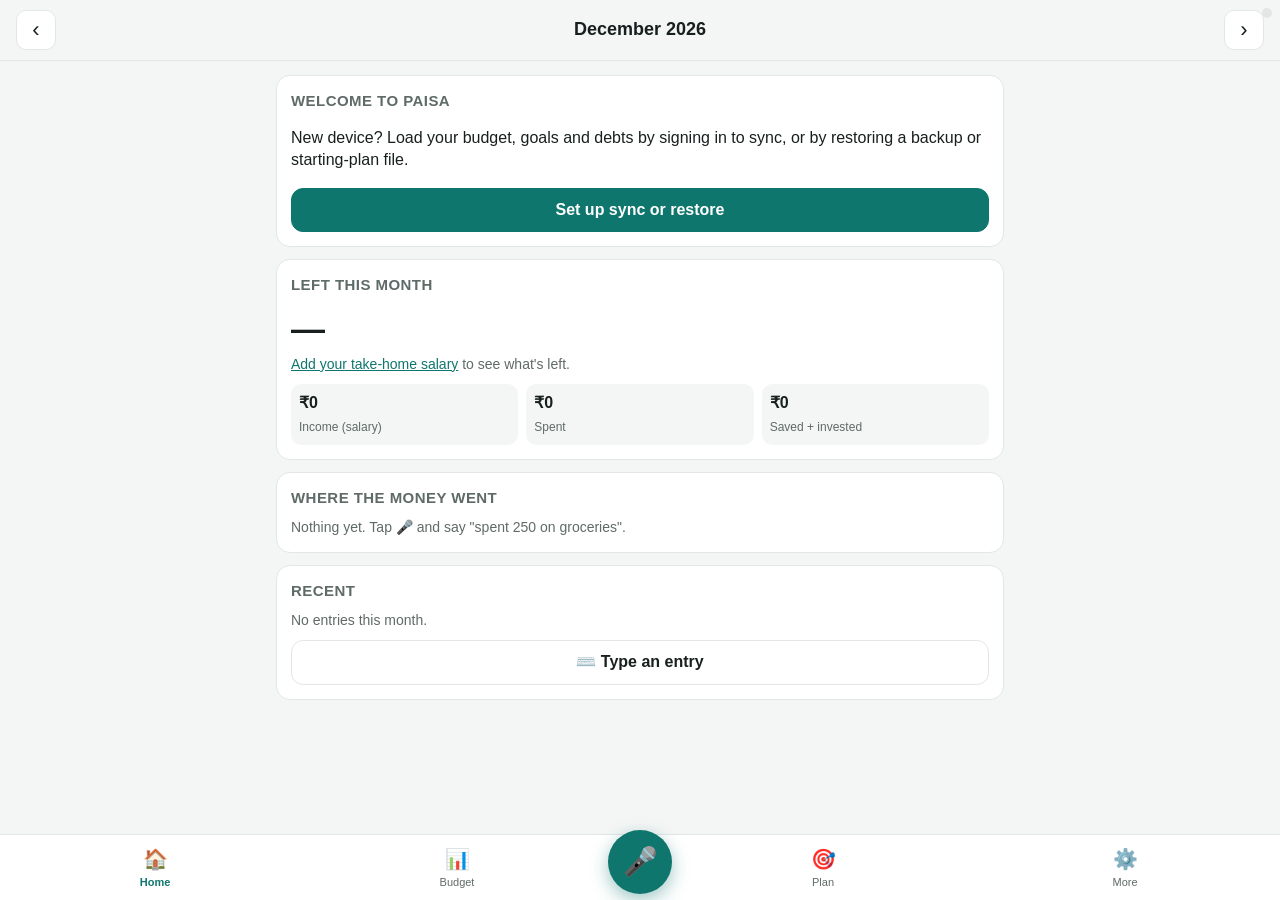
==== docs/index.html @ 2253c0c6 "Paisa: personal finance PWA with voice entry, budgets, goals, debts and investments" ====
<!doctype html>
<html lang="en-IN">
<head>
  <meta charset="utf-8">
  <meta name="viewport" content="width=device-width, initial-scale=1, viewport-fit=cover">
  <title>Paisa</title>
  <meta name="description" content="Personal budget, goals, debts and investments with voice entry">
  <meta name="theme-color" content="#0f766e">
  <meta name="apple-mobile-web-app-capable" content="yes">
  <meta name="mobile-web-app-capable" content="yes">
  <meta name="apple-mobile-web-app-title" content="Paisa">
  <meta name="apple-mobile-web-app-status-bar-style" content="default">
  <link rel="manifest" href="manifest.webmanifest">
  <link rel="icon" href="icon-192.png">
  <link rel="apple-touch-icon" href="apple-touch-icon.png">
  <link rel="stylesheet" href="styles.css">
</head>
<body>
  <header class="top">
    <button class="icon-btn" id="prevMonth" aria-label="Previous month">‹</button>
    <h1 id="monthLabel">—</h1>
    <button class="icon-btn" id="nextMonth" aria-label="Next month">›</button>
    <span id="syncDot" class="sync-dot" title="Sync status"></span>
  </header>

  <main id="view"></main>

  <nav class="tabs">
    <button data-tab="home" class="active"><span>🏠</span>Home</button>
    <button data-tab="budget"><span>📊</span>Budget</button>
    <button id="micFab" class="fab" aria-label="Add entry by voice"><span>🎤</span></button>
    <button data-tab="plan"><span>🎯</span>Plan</button>
    <button data-tab="more"><span>⚙️</span>More</button>
  </nav>

  <div id="sheet" class="sheet hidden" role="dialog" aria-modal="true">
    <div class="sheet-backdrop"></div>
    <div class="sheet-body" id="sheetBody"></div>
  </div>
  <div id="toast" class="toast hidden"></div>

  <script type="module" src="app.js"></script>
</body>
</html>
---- docs/styles.css ----
:root {
  --bg: #f4f6f5; --card: #ffffff; --text: #17201e; --muted: #5f6b68; --line: #e2e7e5;
  --brand: #0f766e; --brand-soft: #ccebe7; --good: #15803d; --warn: #b45309; --bad: #b91c1c;
  --bar: #e6ecea; --radius: 14px; --on-brand: #ffffff;
  --safe-b: env(safe-area-inset-bottom, 0px); --safe-t: env(safe-area-inset-top, 0px);
}
@media (prefers-color-scheme: dark) {
  :root { --bg: #0e1413; --card: #18201f; --text: #e8eeec; --muted: #9aa8a5; --line: #26302e;
    --brand: #2dd4bf; --brand-soft: #134e4a; --good: #4ade80; --warn: #fbbf24; --bad: #f87171; --bar: #26302e; --on-brand: #04201d; }
}
* { box-sizing: border-box; }
html, body { margin: 0; background: var(--bg); color: var(--text);
  font: 16px/1.4 -apple-system, BlinkMacSystemFont, "Segoe UI", Roboto, "Noto Sans", sans-serif; -webkit-text-size-adjust: 100%; }
button, input, select, textarea { font: inherit; color: inherit; }
.hidden { display: none !important; }
a { color: var(--brand); }

.top { position: sticky; top: 0; z-index: 5; display: flex; align-items: center; gap: 8px;
  padding: calc(10px + var(--safe-t)) 16px 10px; background: var(--bg); border-bottom: 1px solid var(--line); }
.top h1 { flex: 1; text-align: center; font-size: 18px; margin: 0; }
.icon-btn { background: var(--card); border: 1px solid var(--line); border-radius: 10px; width: 40px; height: 40px; font-size: 22px; cursor: pointer; }
.sync-dot { width: 10px; height: 10px; border-radius: 50%; background: var(--line); position: absolute; right: 8px; top: calc(8px + var(--safe-t)); }
.sync-dot.ok { background: var(--good); } .sync-dot.busy { background: var(--warn); } .sync-dot.err { background: var(--bad); }

main { max-width: 640px; margin: 0 auto; padding: 14px 16px calc(110px + var(--safe-b)); }
.card { background: var(--card); border: 1px solid var(--line); border-radius: var(--radius); padding: 14px; margin-bottom: 12px; }
.card h2 { font-size: 15px; margin: 0 0 10px; color: var(--muted); font-weight: 600; text-transform: uppercase; letter-spacing: .03em; }
.big { font-size: 34px; font-weight: 700; margin: 2px 0; }
.muted { color: var(--muted); font-size: 14px; }
.row { display: flex; justify-content: space-between; align-items: center; gap: 10px; }
.row + .row { margin-top: 6px; }
.stats { display: grid; grid-template-columns: repeat(3, 1fr); gap: 8px; margin-top: 10px; }
.stat { background: var(--bg); border-radius: 10px; padding: 8px; }
.stat b { display: block; font-size: 16px; }
.stat span { font-size: 12px; color: var(--muted); }
.good { color: var(--good); } .warn { color: var(--warn); } .bad { color: var(--bad); }

.bar { position: relative; height: 10px; background: var(--bar); border-radius: 6px; overflow: hidden; margin: 6px 0 2px; }
.bar > i { position: absolute; left: 0; top: 0; bottom: 0; background: var(--brand); border-radius: 6px; }
.bar > i.warn { background: var(--warn); } .bar > i.bad { background: var(--bad); } .bar > i.good { background: var(--good); }
.bar > .mark { position: absolute; top: -2px; bottom: -2px; width: 2px; background: var(--text); opacity: .55; border-radius: 0; }
.item { padding: 10px 0; border-top: 1px solid var(--line); cursor: pointer; }
.item:first-of-type { border-top: 0; }
.list-entry { display: flex; justify-content: space-between; gap: 10px; padding: 10px 0; border-top: 1px solid var(--line); cursor: pointer; }
.list-entry:first-child { border-top: 0; }
.list-entry .amt { font-weight: 600; white-space: nowrap; }
.pill { display: inline-block; font-size: 12px; padding: 2px 8px; border-radius: 999px; background: var(--brand-soft); color: var(--text); }
.banner { background: var(--brand-soft); border-radius: var(--radius); padding: 10px 14px; margin-bottom: 12px; font-size: 14px; }

.seg { display: flex; background: var(--card); border: 1px solid var(--line); border-radius: 12px; padding: 3px; margin-bottom: 12px; overflow-x: auto; }
.seg button { flex: 1; border: 0; background: none; padding: 8px 6px; border-radius: 9px; cursor: pointer; font-size: 14px; white-space: nowrap; }
.seg button.active { background: var(--brand); color: var(--on-brand); }

.btn { display: inline-flex; align-items: center; justify-content: center; gap: 6px; border: 1px solid var(--line); background: var(--card);
  padding: 10px 14px; border-radius: 12px; cursor: pointer; font-weight: 600; min-height: 44px; }
.btn.primary { background: var(--brand); color: var(--on-brand); border-color: var(--brand); }
.btn.danger { color: var(--bad); }
.btn.block { width: 100%; }
.btns { display: flex; gap: 8px; flex-wrap: wrap; margin-top: 10px; }
.btns .btn { flex: 1; }

.tabs { position: fixed; bottom: 0; left: 0; right: 0; z-index: 6; display: flex; justify-content: space-around; align-items: flex-end;
  background: var(--card); border-top: 1px solid var(--line); padding: 6px 4px calc(6px + var(--safe-b)); }
.tabs button { flex: 1; background: none; border: 0; font-size: 11px; color: var(--muted); display: flex; flex-direction: column; align-items: center; gap: 2px; cursor: pointer; padding: 4px 0; }
.tabs button span { font-size: 20px; }
.tabs button.active { color: var(--brand); font-weight: 600; }
.tabs .fab { flex: 0 0 64px; height: 64px; border-radius: 50%; background: var(--brand); color: #fff; margin-top: -26px;
  box-shadow: 0 6px 18px rgba(15, 118, 110, .4); justify-content: center; }
.tabs .fab span { font-size: 28px; }

.sheet { position: fixed; inset: 0; z-index: 10; }
.sheet-backdrop { position: absolute; inset: 0; background: rgba(0, 0, 0, .4); }
.sheet-body { position: absolute; left: 0; right: 0; bottom: 0; max-height: 92vh; overflow-y: auto; background: var(--card);
  border-radius: 18px 18px 0 0; padding: 16px 16px calc(20px + var(--safe-b)); max-width: 640px; margin: 0 auto; }
.sheet-body h3 { margin: 0 0 12px; font-size: 18px; }
label.f { display: block; margin-bottom: 10px; font-size: 13px; color: var(--muted); }
label.f input, label.f select, label.f textarea { display: block; width: 100%; margin-top: 4px; padding: 10px 12px; border: 1px solid var(--line);
  border-radius: 10px; background: var(--bg); font-size: 16px; min-height: 44px; }
label.f.check { display: flex; gap: 10px; align-items: center; color: var(--text); font-size: 15px; }
label.f.check input { width: 22px; height: 22px; min-height: 0; margin: 0; }
.grid2 { display: grid; grid-template-columns: 1fr 1fr; gap: 10px; }
.voice-box { display: flex; gap: 8px; align-items: stretch; margin-bottom: 12px; }
.voice-box textarea { flex: 1; padding: 10px 12px; border: 1px solid var(--line); border-radius: 12px; background: var(--bg); font-size: 17px; min-height: 56px; resize: none; }
.mic-btn { width: 56px; border-radius: 12px; border: 0; background: var(--brand); color: var(--on-brand); font-size: 24px; cursor: pointer; }
.mic-btn.listening { background: var(--bad); animation: pulse 1s infinite; }
@keyframes pulse { 50% { opacity: .6; } }
.hint { font-size: 13px; color: var(--muted); margin: -4px 0 10px; }
.unsure { border-color: var(--warn) !important; }
.toast { position: fixed; left: 50%; transform: translateX(-50%); bottom: calc(96px + var(--safe-b)); background: var(--text); color: var(--bg);
  padding: 10px 16px; border-radius: 12px; z-index: 20; font-size: 14px; max-width: 90vw; }
table.plan { width: 100%; border-collapse: collapse; font-size: 14px; }
table.plan td { padding: 6px 0; border-top: 1px solid var(--line); }
table.plan td:last-child { text-align: right; font-weight: 600; white-space: nowrap; }
table.plan tr.total td { font-weight: 700; border-top: 2px solid var(--line); }
@media (min-width: 900px) { main { max-width: 760px; } }
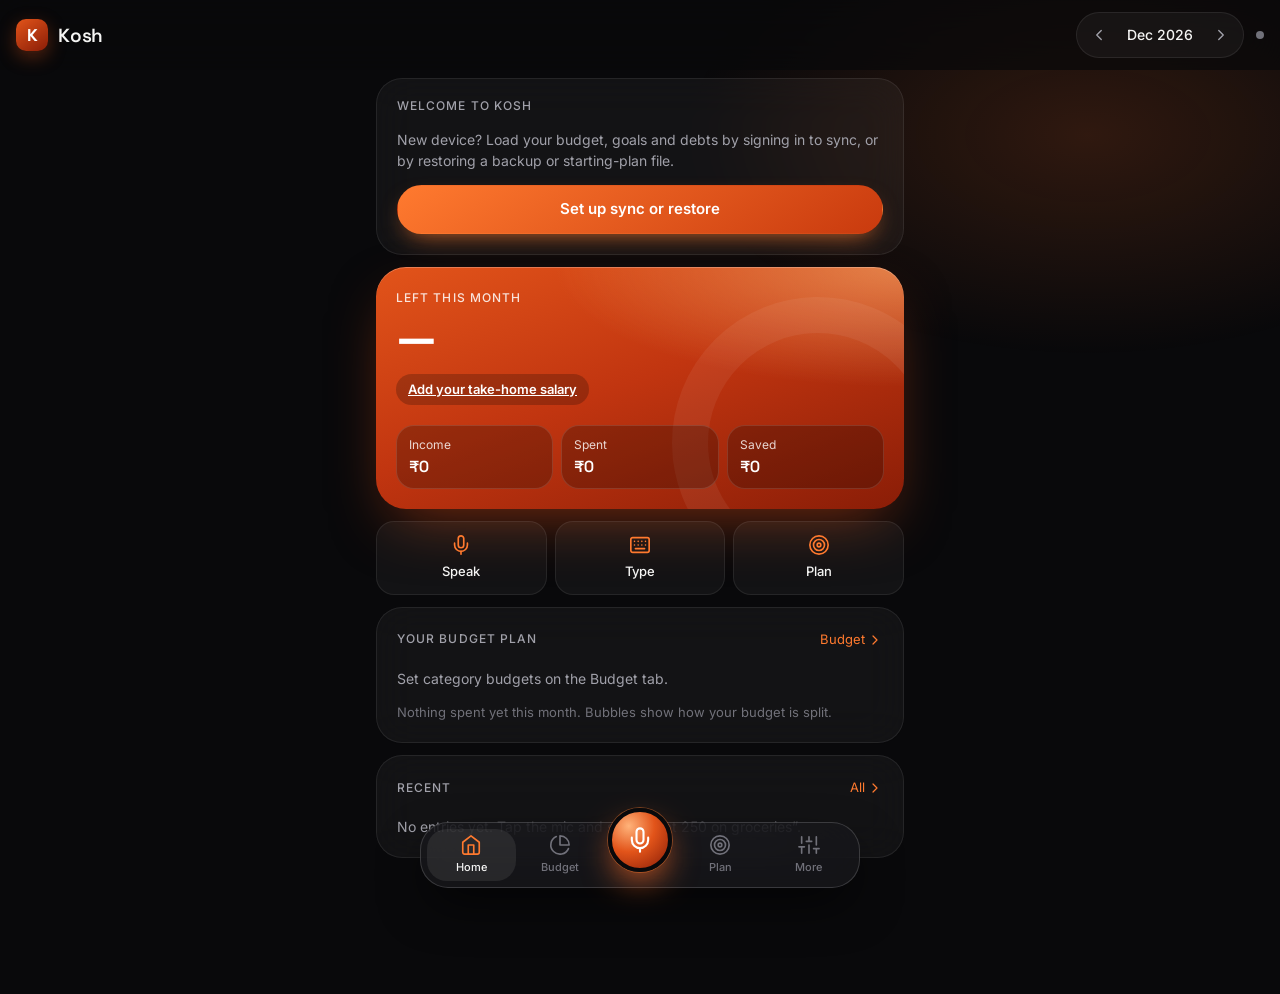
==== commit 9db1041a: "Redesign as Kosh: dark glass UI with orange hero, bubble chart, ring gauges, SVG icons" ====
--- a/docs/index.html
+++ b/docs/index.html
@@ -3,41 +3,49 @@
 <head>
   <meta charset="utf-8">
   <meta name="viewport" content="width=device-width, initial-scale=1, viewport-fit=cover">
-  <title>Paisa</title>
-  <meta name="description" content="Personal budget, goals, debts and investments with voice entry">
-  <meta name="theme-color" content="#0f766e">
+  <title>Kosh</title>
+  <meta name="description" content="Budget, goals, debts and investments with voice entry">
+  <meta name="theme-color" content="#09090b">
+  <meta name="color-scheme" content="dark">
   <meta name="apple-mobile-web-app-capable" content="yes">
   <meta name="mobile-web-app-capable" content="yes">
-  <meta name="apple-mobile-web-app-title" content="Paisa">
-  <meta name="apple-mobile-web-app-status-bar-style" content="default">
+  <meta name="apple-mobile-web-app-title" content="Kosh">
+  <meta name="apple-mobile-web-app-status-bar-style" content="black-translucent">
   <link rel="manifest" href="manifest.webmanifest">
   <link rel="icon" href="icon-192.png">
   <link rel="apple-touch-icon" href="apple-touch-icon.png">
+  <link rel="preconnect" href="https://fonts.googleapis.com">
+  <link rel="preconnect" href="https://fonts.gstatic.com" crossorigin>
+  <link href="https://fonts.googleapis.com/css2?family=Inter:wght@400;500;600&family=Space+Grotesk:wght@500;600;700&display=swap" rel="stylesheet">
   <link rel="stylesheet" href="styles.css">
 </head>
 <body>
+  <div class="glow" aria-hidden="true"></div>
   <header class="top">
-    <button class="icon-btn" id="prevMonth" aria-label="Previous month">‹</button>
-    <h1 id="monthLabel">—</h1>
-    <button class="icon-btn" id="nextMonth" aria-label="Next month">›</button>
-    <span id="syncDot" class="sync-dot" title="Sync status"></span>
+    <div class="brand"><span class="brand-mark">K</span><span id="pageTitle">Kosh</span></div>
+    <div class="month" id="monthNav">
+      <button class="icon-btn" id="prevMonth" aria-label="Previous month"></button>
+      <span id="monthLabel">—</span>
+      <button class="icon-btn" id="nextMonth" aria-label="Next month"></button>
+    </div>
+    <span id="syncDot" class="sync-dot" role="status" aria-label="Sync status"></span>
   </header>
 
   <main id="view"></main>
 
-  <nav class="tabs">
-    <button data-tab="home" class="active"><span>🏠</span>Home</button>
-    <button data-tab="budget"><span>📊</span>Budget</button>
-    <button id="micFab" class="fab" aria-label="Add entry by voice"><span>🎤</span></button>
-    <button data-tab="plan"><span>🎯</span>Plan</button>
-    <button data-tab="more"><span>⚙️</span>More</button>
+  <nav class="tabs" aria-label="Main">
+    <button data-tab="home" aria-label="Home"><span data-icon="home"></span><small>Home</small></button>
+    <button data-tab="budget" aria-label="Budget"><span data-icon="pie"></span><small>Budget</small></button>
+    <button id="micFab" class="fab" aria-label="Add entry by voice"><span data-icon="mic"></span></button>
+    <button data-tab="plan" aria-label="Plan"><span data-icon="target"></span><small>Plan</small></button>
+    <button data-tab="more" aria-label="More"><span data-icon="sliders"></span><small>More</small></button>
   </nav>
 
   <div id="sheet" class="sheet hidden" role="dialog" aria-modal="true">
     <div class="sheet-backdrop"></div>
     <div class="sheet-body" id="sheetBody"></div>
   </div>
-  <div id="toast" class="toast hidden"></div>
+  <div id="toast" class="toast hidden" role="status" aria-live="polite"></div>
 
   <script type="module" src="app.js"></script>
 </body>
--- a/docs/styles.css
+++ b/docs/styles.css
@@ -1,95 +1,239 @@
+/* Kosh — dark glass base with a warm orange hero. All colours are tokens; components never use raw hex. */
 :root {
-  --bg: #f4f6f5; --card: #ffffff; --text: #17201e; --muted: #5f6b68; --line: #e2e7e5;
-  --brand: #0f766e; --brand-soft: #ccebe7; --good: #15803d; --warn: #b45309; --bad: #b91c1c;
-  --bar: #e6ecea; --radius: 14px; --on-brand: #ffffff;
+  --bg: #09090b;
+  --surface: rgba(255, 255, 255, 0.045);
+  --surface-2: rgba(255, 255, 255, 0.08);
+  --surface-solid: #141417;
+  --sheet: #121215;
+  --line: rgba(255, 255, 255, 0.08);
+  --line-strong: rgba(255, 255, 255, 0.16);
+  --text: #f5f5f4;
+  --muted: #a1a1aa;          /* 7.9:1 on --bg */
+  --faint: #71717a;
+  --brand: #ff7a2f;          /* accents on dark: 7.4:1 */
+  --brand-2: #ff9f5a;
+  --brand-deep: #c93a0e;
+  --on-brand: #1c0a02;
+  --hero-a: #e2541a; --hero-b: #c13510; --hero-c: #8a1d07;
+  --good: #4ade80; --warn: #fbbf24; --bad: #f87171;
+  --r-lg: 26px; --r-md: 18px; --r-sm: 12px;
+  --s1: 4px; --s2: 8px; --s3: 12px; --s4: 16px; --s5: 20px; --s6: 24px;
+  --font: "Inter", -apple-system, BlinkMacSystemFont, "Segoe UI", Roboto, sans-serif;
+  --num: "Space Grotesk", "Inter", -apple-system, sans-serif;
+  --ease: cubic-bezier(.2, .8, .2, 1);
   --safe-b: env(safe-area-inset-bottom, 0px); --safe-t: env(safe-area-inset-top, 0px);
+  color-scheme: dark;
 }
-@media (prefers-color-scheme: dark) {
-  :root { --bg: #0e1413; --card: #18201f; --text: #e8eeec; --muted: #9aa8a5; --line: #26302e;
-    --brand: #2dd4bf; --brand-soft: #134e4a; --good: #4ade80; --warn: #fbbf24; --bad: #f87171; --bar: #26302e; --on-brand: #04201d; }
+* { box-sizing: border-box; -webkit-tap-highlight-color: transparent; }
+html, body { margin: 0; background: var(--bg); color: var(--text); font: 16px/1.5 var(--font); -webkit-text-size-adjust: 100%; }
+body { min-height: 100vh; overflow-x: hidden; }
+button, input, select, textarea { font: inherit; color: inherit; }
+button { cursor: pointer; }
+a { color: var(--brand); }
+.hidden { display: none !important; }
+.ic { display: block; flex: none; }
+:focus-visible { outline: 2px solid var(--brand-2); outline-offset: 2px; border-radius: 10px; }
+.glow { position: fixed; inset: -20vh -30vw auto auto; width: 90vw; height: 70vh; pointer-events: none; z-index: 0;
+  background: radial-gradient(closest-side, rgba(255, 110, 40, .16), transparent 70%); }
+
+/* ---------- header ---------- */
+.top { position: sticky; top: 0; z-index: 5; display: flex; align-items: center; gap: var(--s3);
+  padding: calc(var(--s3) + var(--safe-t)) var(--s4) var(--s3); background: rgba(9, 9, 11, .72);
+  -webkit-backdrop-filter: blur(18px); backdrop-filter: blur(18px); }
+.brand { display: flex; align-items: center; gap: 10px; font: 600 19px/1 var(--num); letter-spacing: -.01em; flex: 1; min-width: 0; }
+.brand-mark { width: 32px; height: 32px; border-radius: 10px; display: grid; place-items: center; font: 700 17px/1 var(--num); color: #fff;
+  background: linear-gradient(145deg, var(--hero-a), var(--hero-c)); box-shadow: 0 6px 18px rgba(226, 84, 26, .35); }
+.month { display: flex; align-items: center; gap: 2px; background: var(--surface); border: 1px solid var(--line); border-radius: 999px; padding: 2px; }
+.month span { font: 500 14px/1 var(--font); padding: 0 6px; white-space: nowrap; }
+.icon-btn { width: 40px; height: 40px; border-radius: 999px; border: 0; background: none; display: grid; place-items: center; color: var(--muted); transition: background .15s; }
+.icon-btn:active { background: var(--surface-2); }
+.sync-dot { width: 8px; height: 8px; border-radius: 50%; background: var(--faint); flex: none; }
+.sync-dot.ok { background: var(--good); box-shadow: 0 0 10px var(--good); } .sync-dot.busy { background: var(--warn); } .sync-dot.err { background: var(--bad); }
+
+main { position: relative; z-index: 1; max-width: 560px; margin: 0 auto; padding: var(--s2) var(--s4) calc(124px + var(--safe-b)); }
+
+/* ---------- surfaces ---------- */
+.card { position: relative; background: var(--surface); border: 1px solid var(--line); border-radius: var(--r-lg); padding: var(--s5);
+  margin-bottom: var(--s3); -webkit-backdrop-filter: blur(20px); backdrop-filter: blur(20px); }
+.card[data-act] { cursor: pointer; transition: transform .15s var(--ease), background .15s; }
+.card[data-act]:active { transform: scale(.985); background: var(--surface-2); }
+.card h2, .eyebrow { font: 500 12px/1.2 var(--font); text-transform: uppercase; letter-spacing: .09em; color: var(--muted); margin: 0 0 var(--s4); }
+.card-head { display: flex; justify-content: space-between; align-items: center; margin-bottom: var(--s4); }
+.card-head h2 { margin: 0; }
+.link { font-size: 13px; color: var(--brand); display: inline-flex; align-items: center; gap: 2px; background: none; border: 0; padding: 10px 0 10px 12px; min-height: 44px; margin: -10px 0; }
+.muted { color: var(--muted); font-size: 14px; }
+.faint { color: var(--faint); font-size: 13px; }
+.num { font-family: var(--num); font-variant-numeric: tabular-nums; letter-spacing: -.01em; }
+.row { display: flex; justify-content: space-between; align-items: center; gap: var(--s3); }
+.row + .row { margin-top: var(--s2); }
+.good { color: var(--good); } .warn { color: var(--warn); } .bad { color: var(--bad); }
+
+/* ---------- hero ---------- */
+.hero { position: relative; overflow: hidden; border-radius: 30px; padding: var(--s6) var(--s5) var(--s5); margin-bottom: var(--s3); color: #fff;
+  background:
+    radial-gradient(120% 90% at 100% 0%, rgba(255, 190, 120, .55), transparent 55%),
+    linear-gradient(160deg, var(--hero-a) 0%, var(--hero-b) 48%, var(--hero-c) 100%);
+  box-shadow: 0 24px 60px -18px rgba(214, 72, 20, .55), inset 0 1px 0 rgba(255, 255, 255, .25); }
+.hero::after { content: ""; position: absolute; right: -60px; bottom: -80px; width: 220px; height: 220px; border-radius: 50%;
+  border: 36px solid rgba(255, 255, 255, .06); pointer-events: none; }
+.hero .eyebrow { color: rgba(255, 255, 255, .85); margin-bottom: var(--s2); }
+.hero-amt { font: 700 46px/1.05 var(--num); letter-spacing: -.035em; margin: 0; font-variant-numeric: tabular-nums; }
+.hero-amt .cur { font-size: 30px; opacity: .8; margin-right: 2px; vertical-align: 6px; }
+.hero-chip { display: inline-flex; align-items: center; gap: 6px; margin-top: var(--s3); padding: 6px 12px; border-radius: 999px;
+  background: rgba(0, 0, 0, .22); font-size: 13px; font-weight: 500; }
+.hero-stats { position: relative; z-index: 1; display: grid; grid-template-columns: repeat(3, 1fr); gap: var(--s2); margin-top: var(--s5); }
+.hero-stat { background: rgba(0, 0, 0, .24); border: 1px solid rgba(255, 255, 255, .12); border-radius: var(--r-md); padding: 10px 12px; }
+.hero-stat span { display: block; font-size: 12px; color: rgba(255, 255, 255, .82); }
+.hero-stat b { font: 600 16px/1.3 var(--num); font-variant-numeric: tabular-nums; }
+.hero a { color: #fff; font-weight: 600; }
+
+.quick { display: grid; grid-template-columns: 1fr 1fr 1fr; gap: var(--s2); margin: 0 0 var(--s3); }
+.quick button { display: flex; flex-direction: column; align-items: center; gap: 6px; padding: 12px 6px; min-height: 64px; border-radius: var(--r-md);
+  background: var(--surface); border: 1px solid var(--line); font-size: 13px; font-weight: 500; transition: background .15s, transform .15s var(--ease); }
+.quick button:active { background: var(--surface-2); transform: scale(.97); }
+.quick .ic { color: var(--brand); }
+
+/* ---------- rings / gauges ---------- */
+.gauge { display: flex; align-items: center; gap: var(--s5); }
+.ring { position: relative; flex: none; }
+.ring svg { display: block; transform: rotate(-90deg); }
+.ring .lbl { position: absolute; inset: 0; display: grid; place-items: center; text-align: center; font: 700 22px/1 var(--num); }
+.ring .lbl small { display: block; font: 500 11px/1.3 var(--font); color: var(--muted); margin-top: 3px; }
+.chips { display: flex; flex-wrap: wrap; gap: 6px; margin-top: var(--s3); }
+.chip { display: inline-flex; align-items: center; gap: 6px; padding: 5px 10px; border-radius: 999px; background: var(--surface-2); font-size: 12px; color: var(--muted); }
+.chip b { color: var(--text); font-weight: 600; }
+
+/* ---------- bubbles ---------- */
+.bubbles { position: relative; width: 100%; aspect-ratio: 34 / 26; margin: -4px 0 var(--s2); }
+.bubble { position: absolute; border-radius: 50%; display: flex; flex-direction: column; align-items: center; justify-content: center; text-align: center;
+  background: radial-gradient(circle at 30% 25%, rgba(255, 255, 255, .12), rgba(255, 255, 255, .03) 70%); border: 1px solid var(--line-strong);
+  color: var(--text); padding: 4px; cursor: pointer; transition: transform .2s var(--ease); animation: pop .5s var(--ease) both; }
+.bubble:active { transform: scale(.95); }
+.bubble.top { background: radial-gradient(circle at 30% 25%, #ffb37a, var(--hero-a) 45%, var(--hero-c)); border-color: rgba(255, 255, 255, .25);
+  box-shadow: 0 16px 40px -12px rgba(226, 84, 26, .6); }
+.bubble.second { background: radial-gradient(circle at 30% 25%, rgba(255, 140, 70, .45), rgba(201, 58, 14, .25) 70%); }
+.bubble.over { border: 2px solid var(--bad); }
+.bubble .ic { opacity: .95; margin-bottom: 2px; }
+.bubble .bn { font-size: 11px; line-height: 1.15; max-width: 90%; color: rgba(255, 255, 255, .88); }
+.bubble .bp { font: 600 14px/1.2 var(--num); }
+@keyframes pop { from { opacity: 0; transform: scale(.6); } }
+
+/* ---------- lists ---------- */
+.tile { width: 44px; height: 44px; border-radius: 14px; display: grid; place-items: center; flex: none; background: var(--surface-2); color: var(--brand-2); }
+.tile.in { color: var(--good); } .tile.save { color: #c4b5fd; } .tile.inv { color: #67e8f9; }
+.li { display: flex; align-items: center; gap: var(--s3); padding: 10px 0; min-height: 60px; cursor: pointer; border-radius: 14px; transition: background .15s; }
+.li + .li { border-top: 1px solid var(--line); }
+.li:active { background: var(--surface); }
+.li .grow { flex: 1; min-width: 0; }
+.li .t { font-weight: 500; white-space: nowrap; overflow: hidden; text-overflow: ellipsis; }
+.li .s { font-size: 13px; color: var(--muted); }
+.li .amt { font: 600 16px/1.2 var(--num); font-variant-numeric: tabular-nums; white-space: nowrap; text-align: right; }
+.li .amt small { display: block; font: 400 12px/1.3 var(--font); color: var(--muted); }
+.li > .ic.chev { color: var(--faint); }
+
+.bar { position: relative; height: 6px; background: var(--surface-2); border-radius: 6px; margin-top: 8px; overflow: visible; }
+.bar > i { position: absolute; left: 0; top: 0; bottom: 0; border-radius: 6px; background: linear-gradient(90deg, var(--brand-deep), var(--brand)); }
+.bar > i.warn { background: var(--warn); } .bar > i.bad { background: var(--bad); } .bar > i.good { background: var(--good); }
+.bar > .mark { position: absolute; top: -4px; bottom: -4px; width: 2px; border-radius: 2px; background: var(--text); opacity: .5; }
+
+.banner { display: flex; gap: var(--s3); align-items: flex-start; border-radius: var(--r-md); padding: 12px 14px; margin-bottom: var(--s3);
+  background: rgba(255, 122, 47, .1); border: 1px solid rgba(255, 122, 47, .25); font-size: 14px; color: #fed7aa; }
+.banner .ic { color: var(--brand); margin-top: 1px; }
+.pill { display: inline-flex; align-items: center; gap: 4px; font-size: 12px; font-weight: 500; padding: 4px 10px; border-radius: 999px; background: var(--surface-2); color: var(--muted); white-space: nowrap; }
+.pill.hot { background: rgba(255, 122, 47, .16); color: var(--brand-2); } .pill.ok { background: rgba(74, 222, 128, .14); color: var(--good); }
+.big { font: 700 32px/1.1 var(--num); letter-spacing: -.02em; margin: 2px 0; font-variant-numeric: tabular-nums; }
+.stats { display: grid; grid-template-columns: repeat(3, 1fr); gap: var(--s2); }
+.stat { background: var(--surface); border: 1px solid var(--line); border-radius: var(--r-md); padding: 10px 12px; }
+.stat b { display: block; font: 600 16px/1.3 var(--num); }
+.stat span { font-size: 12px; color: var(--muted); }
+
+/* waterfall plan */
+.flow { display: grid; gap: 2px; }
+.flow .row { padding: 10px 0; margin: 0; border-bottom: 1px dashed var(--line); }
+.flow .row:last-child { border: 0; }
+.flow .row b { font: 600 16px/1.2 var(--num); }
+.flow .total b { font-size: 22px; }
+
+/* goals */
+.goal { display: flex; gap: var(--s4); align-items: center; }
+.goal .grow { flex: 1; min-width: 0; }
+.goal h3 { margin: 0 0 2px; font: 600 17px/1.25 var(--num); }
+
+/* ---------- segmented ---------- */
+.seg { display: flex; gap: 4px; background: var(--surface); border: 1px solid var(--line); border-radius: 999px; padding: 4px; margin-bottom: var(--s4); overflow-x: auto; scrollbar-width: none; }
+.seg::-webkit-scrollbar { display: none; }
+.seg button { flex: 1; border: 0; background: none; padding: 9px 14px; min-height: 40px; border-radius: 999px; font-size: 14px; font-weight: 500; color: var(--muted); white-space: nowrap; transition: background .2s, color .2s; }
+.seg button.active { background: linear-gradient(145deg, var(--brand), var(--brand-deep)); color: #fff; box-shadow: 0 6px 16px -6px rgba(255, 122, 47, .7); }
+
+/* ---------- buttons ---------- */
+.btn { display: inline-flex; align-items: center; justify-content: center; gap: 8px; border: 1px solid var(--line-strong); background: var(--surface);
+  padding: 12px 16px; border-radius: 999px; font-weight: 600; font-size: 15px; min-height: 48px; transition: transform .12s var(--ease), background .15s, opacity .15s; }
+.btn:active { transform: scale(.97); background: var(--surface-2); }
+.btn.primary { background: linear-gradient(145deg, var(--brand), var(--brand-deep)); border-color: transparent; color: #fff; box-shadow: 0 10px 24px -10px rgba(255, 122, 47, .8); }
+.btn.danger { color: var(--bad); border-color: rgba(248, 113, 113, .3); }
+.btn.block { width: 100%; }
+.btns { display: flex; gap: var(--s2); flex-wrap: wrap; margin-top: var(--s4); }
+.btns .btn { flex: 1; white-space: nowrap; font-size: 14px; padding: 12px 14px; }
+
+/* ---------- settings list ---------- */
+.set { padding: 4px var(--s4); }
+.set .li { min-height: 58px; }
+
+/* ---------- bottom nav ---------- */
+.tabs { position: fixed; left: 50%; transform: translateX(-50%); bottom: calc(12px + var(--safe-b)); z-index: 6; width: min(calc(100% - 24px), 440px);
+  display: flex; align-items: center; justify-content: space-around; padding: 6px; border-radius: 28px;
+  background: rgba(24, 24, 27, .78); border: 1px solid var(--line-strong); -webkit-backdrop-filter: blur(24px) saturate(1.4); backdrop-filter: blur(24px) saturate(1.4);
+  box-shadow: 0 20px 50px -10px rgba(0, 0, 0, .7); }
+.tabs button { flex: 1; min-height: 52px; border: 0; background: none; color: var(--faint); display: flex; flex-direction: column; align-items: center; justify-content: center; gap: 3px; border-radius: 20px; transition: color .2s, background .2s; }
+.tabs button small { font-size: 11px; font-weight: 500; }
+.tabs button.active { color: var(--text); background: var(--surface-2); }
+.tabs button.active .ic { color: var(--brand); }
+.tabs .fab { flex: 0 0 64px; height: 64px; min-height: 64px; border-radius: 50%; margin: -30px 4px 0; color: #fff;
+  background: radial-gradient(circle at 30% 25%, #ffb37a, var(--hero-a) 45%, var(--hero-c)); border: 4px solid var(--bg);
+  box-shadow: 0 0 0 1px rgba(255, 122, 47, .4), 0 14px 32px -6px rgba(255, 110, 40, .75); }
+.tabs .fab:active { transform: scale(.94); }
+
+/* ---------- sheet ---------- */
+.sheet { position: fixed; inset: 0; z-index: 10; }
+.sheet-backdrop { position: absolute; inset: 0; background: rgba(0, 0, 0, .6); -webkit-backdrop-filter: blur(4px); backdrop-filter: blur(4px); animation: fade .2s both; }
+.sheet-body { position: absolute; left: 0; right: 0; bottom: 0; max-height: 92vh; overflow-y: auto; background: var(--sheet); border: 1px solid var(--line-strong); border-bottom: 0;
+  border-radius: 28px 28px 0 0; padding: 10px var(--s5) calc(var(--s6) + var(--safe-b)); max-width: 560px; margin: 0 auto; animation: up .28s var(--ease) both; }
+.sheet-body::before { content: ""; display: block; width: 40px; height: 5px; border-radius: 3px; background: var(--line-strong); margin: 0 auto 14px; }
+.sheet-body h3 { margin: 0 0 var(--s4); font: 600 20px/1.2 var(--num); }
+@keyframes up { from { transform: translateY(40px); opacity: 0; } }
+@keyframes fade { from { opacity: 0; } }
+label.f { display: block; margin-bottom: var(--s3); font-size: 13px; font-weight: 500; color: var(--muted); }
+label.f input, label.f select, label.f textarea { display: block; width: 100%; margin-top: 6px; padding: 12px 14px; border: 1px solid var(--line-strong);
+  border-radius: 14px; background: var(--surface); font-size: 16px; min-height: 48px; color: var(--text); transition: border-color .15s; }
+label.f select { appearance: none; -webkit-appearance: none; background-image: linear-gradient(45deg, transparent 50%, var(--muted) 50%), linear-gradient(135deg, var(--muted) 50%, transparent 50%);
+  background-position: calc(100% - 20px) 21px, calc(100% - 15px) 21px; background-size: 5px 5px; background-repeat: no-repeat; padding-right: 36px; }
+label.f select option { background: var(--surface-solid); }
+label.f input:focus, label.f select:focus, label.f textarea:focus { border-color: var(--brand); outline: none; }
+label.f.check { display: flex; gap: 12px; align-items: center; color: var(--text); font-size: 15px; min-height: 44px; }
+label.f.check input { width: 22px; height: 22px; min-height: 0; margin: 0; accent-color: var(--brand); }
+.grid2 { display: grid; grid-template-columns: 1fr 1fr; gap: var(--s3); }
+.voice-box { display: flex; gap: var(--s3); align-items: stretch; margin-bottom: var(--s3); }
+.voice-box textarea { flex: 1; padding: 14px 16px; border: 1px solid var(--line-strong); border-radius: 20px; background: var(--surface); font-size: 17px; min-height: 64px; resize: none; color: var(--text); }
+.voice-box textarea:focus { border-color: var(--brand); outline: none; }
+.mic-btn { position: relative; width: 64px; border-radius: 20px; border: 0; color: #fff; display: grid; place-items: center;
+  background: radial-gradient(circle at 30% 25%, #ffb37a, var(--hero-a) 45%, var(--hero-c)); box-shadow: 0 10px 24px -8px rgba(255, 110, 40, .8); }
+.mic-btn.listening::after { content: ""; position: absolute; inset: -6px; border-radius: 24px; border: 2px solid var(--brand); animation: ping 1.2s var(--ease) infinite; }
+@keyframes ping { 0% { opacity: 1; transform: scale(.95); } 100% { opacity: 0; transform: scale(1.15); } }
+.hint { font-size: 13px; color: var(--muted); margin: 0 0 var(--s4); }
+.unsure { border-color: var(--warn) !important; }
+details summary { cursor: pointer; padding: 8px 0; }
+.toast { position: fixed; left: 50%; transform: translateX(-50%); bottom: calc(100px + var(--safe-b)); z-index: 20; display: flex; align-items: center; gap: 8px;
+  background: rgba(39, 39, 42, .92); border: 1px solid var(--line-strong); color: var(--text); padding: 12px 16px; border-radius: 16px; font-size: 14px; max-width: 90vw;
+  -webkit-backdrop-filter: blur(20px); backdrop-filter: blur(20px); animation: up .25s var(--ease) both; }
+.toast .ic { color: var(--good); }
+
+/* staggered entrance */
+.rise > * { animation: rise .45s var(--ease) both; }
+.rise > *:nth-child(2) { animation-delay: .04s; } .rise > *:nth-child(3) { animation-delay: .08s; } .rise > *:nth-child(4) { animation-delay: .12s; }
+.rise > *:nth-child(5) { animation-delay: .16s; } .rise > *:nth-child(n+6) { animation-delay: .2s; }
+@keyframes rise { from { opacity: 0; transform: translateY(12px); } }
+@media (prefers-reduced-motion: reduce) {
+  *, *::before, *::after { animation: none !important; transition: none !important; }
 }
-* { box-sizing: border-box; }
-html, body { margin: 0; background: var(--bg); color: var(--text);
-  font: 16px/1.4 -apple-system, BlinkMacSystemFont, "Segoe UI", Roboto, "Noto Sans", sans-serif; -webkit-text-size-adjust: 100%; }
-button, input, select, textarea { font: inherit; color: inherit; }
-.hidden { display: none !important; }
-a { color: var(--brand); }
-
-.top { position: sticky; top: 0; z-index: 5; display: flex; align-items: center; gap: 8px;
-  padding: calc(10px + var(--safe-t)) 16px 10px; background: var(--bg); border-bottom: 1px solid var(--line); }
-.top h1 { flex: 1; text-align: center; font-size: 18px; margin: 0; }
-.icon-btn { background: var(--card); border: 1px solid var(--line); border-radius: 10px; width: 40px; height: 40px; font-size: 22px; cursor: pointer; }
-.sync-dot { width: 10px; height: 10px; border-radius: 50%; background: var(--line); position: absolute; right: 8px; top: calc(8px + var(--safe-t)); }
-.sync-dot.ok { background: var(--good); } .sync-dot.busy { background: var(--warn); } .sync-dot.err { background: var(--bad); }
-
-main { max-width: 640px; margin: 0 auto; padding: 14px 16px calc(110px + var(--safe-b)); }
-.card { background: var(--card); border: 1px solid var(--line); border-radius: var(--radius); padding: 14px; margin-bottom: 12px; }
-.card h2 { font-size: 15px; margin: 0 0 10px; color: var(--muted); font-weight: 600; text-transform: uppercase; letter-spacing: .03em; }
-.big { font-size: 34px; font-weight: 700; margin: 2px 0; }
-.muted { color: var(--muted); font-size: 14px; }
-.row { display: flex; justify-content: space-between; align-items: center; gap: 10px; }
-.row + .row { margin-top: 6px; }
-.stats { display: grid; grid-template-columns: repeat(3, 1fr); gap: 8px; margin-top: 10px; }
-.stat { background: var(--bg); border-radius: 10px; padding: 8px; }
-.stat b { display: block; font-size: 16px; }
-.stat span { font-size: 12px; color: var(--muted); }
-.good { color: var(--good); } .warn { color: var(--warn); } .bad { color: var(--bad); }
-
-.bar { position: relative; height: 10px; background: var(--bar); border-radius: 6px; overflow: hidden; margin: 6px 0 2px; }
-.bar > i { position: absolute; left: 0; top: 0; bottom: 0; background: var(--brand); border-radius: 6px; }
-.bar > i.warn { background: var(--warn); } .bar > i.bad { background: var(--bad); } .bar > i.good { background: var(--good); }
-.bar > .mark { position: absolute; top: -2px; bottom: -2px; width: 2px; background: var(--text); opacity: .55; border-radius: 0; }
-.item { padding: 10px 0; border-top: 1px solid var(--line); cursor: pointer; }
-.item:first-of-type { border-top: 0; }
-.list-entry { display: flex; justify-content: space-between; gap: 10px; padding: 10px 0; border-top: 1px solid var(--line); cursor: pointer; }
-.list-entry:first-child { border-top: 0; }
-.list-entry .amt { font-weight: 600; white-space: nowrap; }
-.pill { display: inline-block; font-size: 12px; padding: 2px 8px; border-radius: 999px; background: var(--brand-soft); color: var(--text); }
-.banner { background: var(--brand-soft); border-radius: var(--radius); padding: 10px 14px; margin-bottom: 12px; font-size: 14px; }
-
-.seg { display: flex; background: var(--card); border: 1px solid var(--line); border-radius: 12px; padding: 3px; margin-bottom: 12px; overflow-x: auto; }
-.seg button { flex: 1; border: 0; background: none; padding: 8px 6px; border-radius: 9px; cursor: pointer; font-size: 14px; white-space: nowrap; }
-.seg button.active { background: var(--brand); color: var(--on-brand); }
-
-.btn { display: inline-flex; align-items: center; justify-content: center; gap: 6px; border: 1px solid var(--line); background: var(--card);
-  padding: 10px 14px; border-radius: 12px; cursor: pointer; font-weight: 600; min-height: 44px; }
-.btn.primary { background: var(--brand); color: var(--on-brand); border-color: var(--brand); }
-.btn.danger { color: var(--bad); }
-.btn.block { width: 100%; }
-.btns { display: flex; gap: 8px; flex-wrap: wrap; margin-top: 10px; }
-.btns .btn { flex: 1; }
-
-.tabs { position: fixed; bottom: 0; left: 0; right: 0; z-index: 6; display: flex; justify-content: space-around; align-items: flex-end;
-  background: var(--card); border-top: 1px solid var(--line); padding: 6px 4px calc(6px + var(--safe-b)); }
-.tabs button { flex: 1; background: none; border: 0; font-size: 11px; color: var(--muted); display: flex; flex-direction: column; align-items: center; gap: 2px; cursor: pointer; padding: 4px 0; }
-.tabs button span { font-size: 20px; }
-.tabs button.active { color: var(--brand); font-weight: 600; }
-.tabs .fab { flex: 0 0 64px; height: 64px; border-radius: 50%; background: var(--brand); color: #fff; margin-top: -26px;
-  box-shadow: 0 6px 18px rgba(15, 118, 110, .4); justify-content: center; }
-.tabs .fab span { font-size: 28px; }
-
-.sheet { position: fixed; inset: 0; z-index: 10; }
-.sheet-backdrop { position: absolute; inset: 0; background: rgba(0, 0, 0, .4); }
-.sheet-body { position: absolute; left: 0; right: 0; bottom: 0; max-height: 92vh; overflow-y: auto; background: var(--card);
-  border-radius: 18px 18px 0 0; padding: 16px 16px calc(20px + var(--safe-b)); max-width: 640px; margin: 0 auto; }
-.sheet-body h3 { margin: 0 0 12px; font-size: 18px; }
-label.f { display: block; margin-bottom: 10px; font-size: 13px; color: var(--muted); }
-label.f input, label.f select, label.f textarea { display: block; width: 100%; margin-top: 4px; padding: 10px 12px; border: 1px solid var(--line);
-  border-radius: 10px; background: var(--bg); font-size: 16px; min-height: 44px; }
-label.f.check { display: flex; gap: 10px; align-items: center; color: var(--text); font-size: 15px; }
-label.f.check input { width: 22px; height: 22px; min-height: 0; margin: 0; }
-.grid2 { display: grid; grid-template-columns: 1fr 1fr; gap: 10px; }
-.voice-box { display: flex; gap: 8px; align-items: stretch; margin-bottom: 12px; }
-.voice-box textarea { flex: 1; padding: 10px 12px; border: 1px solid var(--line); border-radius: 12px; background: var(--bg); font-size: 17px; min-height: 56px; resize: none; }
-.mic-btn { width: 56px; border-radius: 12px; border: 0; background: var(--brand); color: var(--on-brand); font-size: 24px; cursor: pointer; }
-.mic-btn.listening { background: var(--bad); animation: pulse 1s infinite; }
-@keyframes pulse { 50% { opacity: .6; } }
-.hint { font-size: 13px; color: var(--muted); margin: -4px 0 10px; }
-.unsure { border-color: var(--warn) !important; }
-.toast { position: fixed; left: 50%; transform: translateX(-50%); bottom: calc(96px + var(--safe-b)); background: var(--text); color: var(--bg);
-  padding: 10px 16px; border-radius: 12px; z-index: 20; font-size: 14px; max-width: 90vw; }
-table.plan { width: 100%; border-collapse: collapse; font-size: 14px; }
-table.plan td { padding: 6px 0; border-top: 1px solid var(--line); }
-table.plan td:last-child { text-align: right; font-weight: 600; white-space: nowrap; }
-table.plan tr.total td { font-weight: 700; border-top: 2px solid var(--line); }
-@media (min-width: 900px) { main { max-width: 760px; } }
+@media (max-width: 360px) { .hero-amt { font-size: 38px; } .hero-stats { grid-template-columns: 1fr 1fr; } }
+@media (orientation: landscape) and (max-height: 500px) { main { padding-bottom: 110px; } .tabs { bottom: calc(6px + var(--safe-b)); } }
